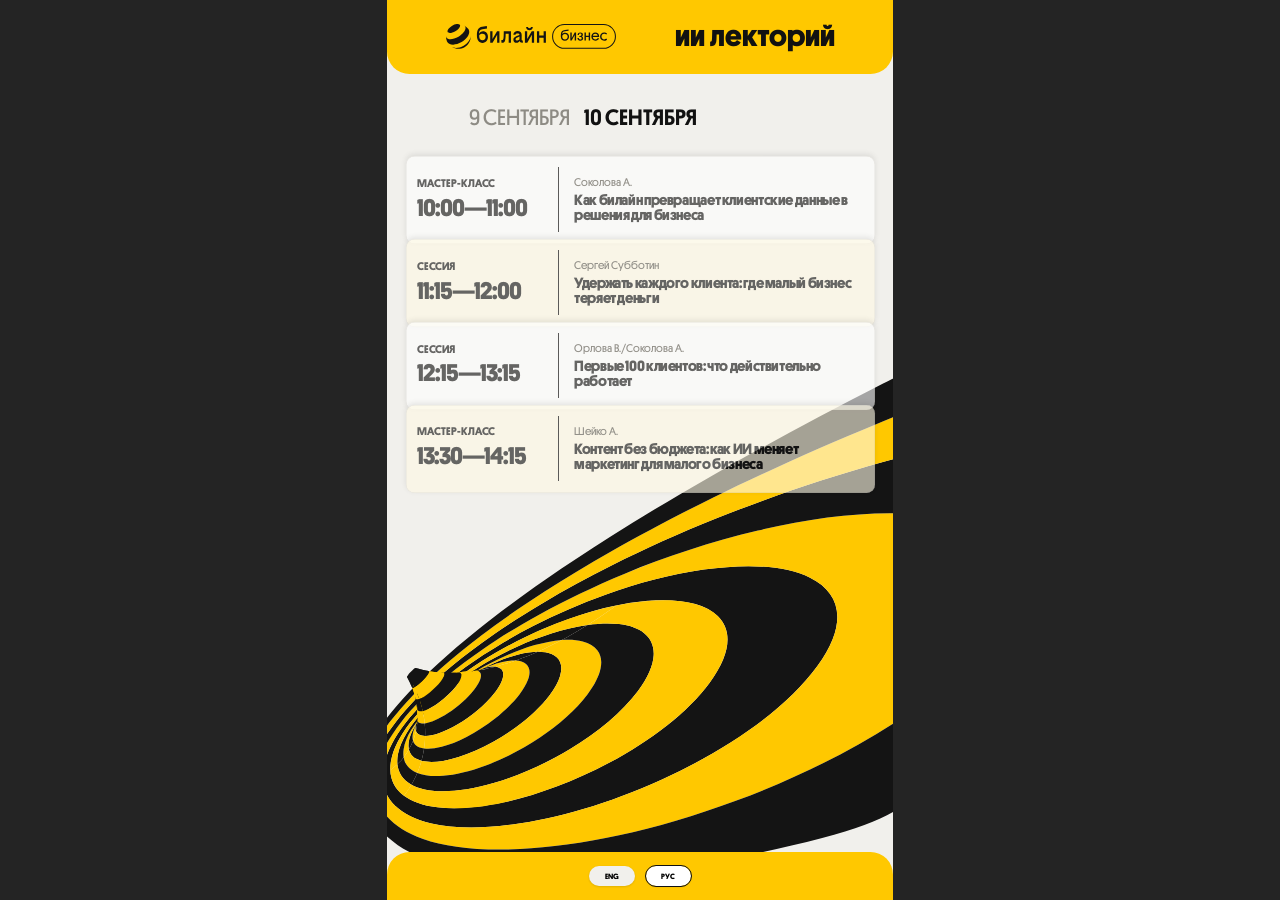
==== index.html @ ba4572a5 "Publish Beeline schedule" ====
<!doctype html>
<html lang="ru">
<head>
  <meta charset="UTF-8">
  <meta http-equiv="Content-Security-Policy" content="default-src 'self'; img-src 'self' https: data:; style-src 'self'; script-src 'self'; connect-src 'self'; object-src 'none'; base-uri 'self'; frame-ancestors 'none'">
  <base href="./">
  <meta name="viewport" content="width=device-width,initial-scale=1,maximum-scale=1,user-scalable=no">
  <meta name="theme-color" content="#111111">
  <title>Расписание — Билайн</title>
  <link rel="icon" href="public/assets/logos/logo-ball.svg" type="image/svg+xml">
  <link rel="icon" href="public/assets/logos/logo-ball.svg" type="image/svg+xml">
  <link rel="stylesheet" href="src/renderer/styles.css">
</head>
<body>
  <main id="display" class="display patterns-on" aria-live="polite">
    <img class="pattern" src="public/assets/patterns/beeline-rings.svg" alt="" aria-hidden="true">

    <header class="header">
      <img id="brand-logo" class="brand-logo" alt="Билайн">
      <h1 id="screen-title">ии лекторий</h1>
    </header>

    <section class="schedule" aria-label="Расписание событий">
      <nav id="date-nav" class="date-nav" aria-label="Выбор даты"></nav>
      <div id="schedule-list" class="schedule-list"></div>
      <div id="empty-state" class="empty-state" hidden>На выбранную дату событий нет</div>
    </section>

    <footer class="footer">
      <div class="languages" aria-label="Язык интерфейса">
        <button data-language="en" type="button">ENG</button>
        <button data-language="ru" type="button" class="active">РУС</button>
      </div>
      <img class="footer-mark" src="public/assets/logos/logo-ball.svg" alt="">
    </footer>

    <aside id="dev-panel" class="dev-panel" hidden>
      <div class="dev-heading"><strong>Режим разработчика</strong><button id="dev-close" type="button">×</button></div>
      <label><span>Расписание</span><select id="schedule-select"></select></label>
      <label><span>Время</span><select id="clock-mode"><option value="system">Системное</option><option value="fixed">Фиксированное</option></select></label>
      <label><span>Дата и время</span><input id="fixed-time" type="datetime-local"></label>
      <label class="check"><input id="patterns-toggle" type="checkbox"><span>Паттерны</span></label>
      <label class="check"><input id="details-toggle" type="checkbox"><span>Детальные карточки</span></label>
      <label class="file"><span>Загрузить другой CSV</span><input id="csv-file" type="file" accept=".csv,text/csv"></label>
      <p id="diagnostics"></p>
      <small>Открыть/закрыть: Shift+D</small>
    </aside>

    <section id="fatal-error" class="fatal-error" hidden></section>
  </main>
  <script type="module" src="src/renderer/app.js"></script>
</body>
</html>
---- src/renderer/styles.css ----
@font-face { font-family: "Platform LC"; src: url("../../public/assets/fonts/PlatformLC-Regular.otf") format("opentype"); font-weight: 400; font-display: swap; }
@font-face { font-family: "Platform LC"; src: url("../../public/assets/fonts/PlatformLC-Medium.otf") format("opentype"); font-weight: 500; font-display: swap; }
@font-face { font-family: "Platform LC"; src: url("../../public/assets/fonts/PlatformLC-Bold.otf") format("opentype"); font-weight: 700; font-display: swap; }

:root { font-family: "Platform LC", Arial, sans-serif; color: #111; background: #222; font-synthesis: none; }
* { box-sizing: border-box; }
html, body { width: 100%; height: 100%; margin: 0; overflow: hidden; }
body { display: grid; place-items: center; background: #242424; }
button, input, select { font: inherit; }
button { cursor: pointer; }

.display { position: relative; width: min(100vw, calc(100vh * .5625)); height: min(100vh, calc(100vw * 1.7777778)); overflow: hidden; background: #f1f0ec; container-type: size; isolation: isolate; }
.header { position: relative; z-index: 3; height: 8.177%; display: flex; align-items: center; justify-content: space-between; padding: 0 11.608%; border-radius: 0 0 2.5cqh 2.5cqh; background: #ffc800; }
.brand-logo { flex: 0 0 33.636cqw; width: 33.636cqw; height: 2.76cqh; object-fit: contain; object-position: left center; }
[data-profile="forum"] .header { padding-inline: 17.176%; }
[data-profile="forum"] .brand-logo { flex-basis: 22.5cqw; width: 22.5cqw; }
.header h1 { margin: 0; font-size: 3.333cqh; line-height: .828; font-weight: 700; letter-spacing: 0; text-transform: lowercase; }

.schedule { position: relative; z-index: 3; height: 86.51%; padding-top: 3.333cqh; }
.date-nav { height: 2.969cqh; display: flex; align-items: start; gap: 2.2cqw; overflow-x: auto; padding: 0 38.8cqw; scroll-snap-type: x mandatory; scrollbar-width: none; }
.date-nav::-webkit-scrollbar { display: none; }
.date-nav button { flex: 0 0 auto; min-width: 21.3cqw; border: 0; background: transparent; padding: 0; color: #5b584f; font-size: 2.5cqh; line-height: 1.18; font-weight: 400; white-space: nowrap; scroll-snap-align: center; opacity: .66; }
.date-nav button.active { color: #111; font-weight: 500; opacity: 1; }

.schedule-list { height: calc(100% - 6.302cqh); overflow-y: auto; padding: 2.813cqh 3.704cqw 10cqh; scrollbar-width: none; scroll-behavior: smooth; }
.schedule-list::-webkit-scrollbar { display: none; }
.event-card { position: relative; min-height: 9.792cqh; margin-bottom: -.573cqh; overflow: hidden; border: 0; border-radius: .938cqh; background: #fff; box-shadow: inset 0 0 0 .052cqh rgba(211,208,201,.8), 0 -.208cqh .589cqh rgba(17,17,17,.15); transition: opacity .2s, transform .2s, background .2s; }
.event-card:nth-child(even) { background: #fff9e5; }
.event-card.past { opacity: .62; }
.event-card.now { min-height: 10.625cqh; margin-bottom: .625cqh; background: #ffc800; opacity: 1; }
.event-card.expanded { min-height: 22.031cqh; margin-bottom: -.573cqh; }
.event-card.interactive:active { transform: scale(.99); }
.event-card.interactive { cursor: pointer; }
.event-body { height: 7.188cqh; display: grid; grid-template-columns: 24.815cqw .185cqw 1fr; column-gap: 2.963cqw; align-items: center; margin: 1.302cqh 3.333cqw 0 2.315cqw; padding: 0; }
.event-left { min-width: 0; }
.event-type { margin: 0 0 .625cqh; font-size: 1.25cqh; line-height: .833; font-weight: 700; text-transform: uppercase; }
.event-time { margin: 0; font-size: 2.708cqh; line-height: 1.115; font-weight: 700; letter-spacing: -.045em; white-space: nowrap; }
.event-divider { width: .185cqw; height: 100%; background: #000; }
.event-right { min-width: 0; }
.event-speaker { margin: 0; color: #5b584f; font-size: 1.25cqh; line-height: .958; }
.event-right h2 { margin: .651cqh 0 0; font-size: 1.667cqh; line-height: .969; font-weight: 700; letter-spacing: -.025em; overflow-wrap: anywhere; }
.progress-track { position: absolute; left: 2.315cqw; right: 2.315cqw; bottom: .469cqh; height: .208cqh; display: none; background: #3b3b3b; overflow: hidden; }
.event-card.now .progress-track { bottom: 1.302cqh; display: block; }
.event-card.expanded.now .progress-track { top: 9.115cqh; bottom: auto; }
.progress-track span { display: block; height: 100%; background: #111; transition: width 1s linear; }
.event-card.now .progress-track span { background: #fff; }
.now-badge { position: absolute; top: .208cqh; right: 2.778cqw; width: 9.444cqw; height: 1.458cqh; display: flex; align-items: center; justify-content: center; gap: .741cqw; border-radius: 2cqh; padding: 0; color: #111; background: #ffc800; font-size: .833cqh; line-height: 1; font-weight: 700; }
.now-badge i { width: .625cqh; height: .625cqh; border-radius: 50%; background: #111; }
.inline-detail { position: absolute; top: 9.115cqh; left: 2.315cqw; right: 3.519cqw; height: 12.917cqh; display: grid; grid-template-columns: 23.241cqw minmax(0,1fr); column-gap: 7.963cqw; overflow: hidden; }
.inline-detail.no-photo { grid-template-columns: 1fr; }
.inline-photo { width: 23.241cqw; height: 12.917cqh; border-radius: 1.667cqh; object-fit: cover; background: #fff; }
.inline-copy { min-width: 0; padding-top: .313cqh; overflow: hidden; }
.inline-speaker { margin: 0; color: #5b584f; font-size: .833cqh; line-height: 1.05; }
.inline-bio { margin: .365cqh 0 0; color: #5b584f; font-size: .625cqh; line-height: 1.18; }
.inline-description { margin: .938cqh 0 0; color: #111; font-size: .729cqh; line-height: 1.22; }
.empty-state { margin: 8cqh 4cqw; text-align: center; font-size: 2cqh; }

.footer { position: absolute; z-index: 5; left: 0; right: 0; bottom: 0; height: 5.313%; display: flex; align-items: center; justify-content: center; gap: 11.1cqw; padding: 0 3cqw; border-radius: 2.5cqh 2.5cqh 0 0; background: #ffc800; }
.languages { display: flex; gap: 2.2cqw; }
.languages button { width: 9cqw; height: 2.2cqh; border: 0; border-radius: 1.2cqh; background: #f1f0ec; font-size: .86cqh; font-weight: 700; box-shadow: 0 .08cqh .22cqh rgba(17,17,17,.15); }
.languages button.active { background: #fff; outline: .12cqh solid #111; }
.footer-mark { width: 8.5cqw; height: 3.6cqh; object-fit: contain; }
[data-profile="business"] .footer-mark { display: none; }

.pattern { position: absolute; z-index: 1; inset: 0; width: 100%; height: 100%; object-fit: fill; pointer-events: none; opacity: 0; transition: opacity .25s; }
.patterns-on .pattern { opacity: 1; }


.dev-panel { position: absolute; z-index: 20; top: 2cqh; right: 2cqw; width: 42cqw; padding: 1.5cqh 2cqw; border-radius: 1cqh; background: rgba(17,17,17,.96); color: #fff; font: 1.15cqh/1.25 Arial, sans-serif; box-shadow: 0 1cqh 3cqh rgba(0,0,0,.35); }
.dev-heading { display: flex; align-items: center; justify-content: space-between; margin-bottom: 1cqh; }
.dev-heading button { border: 0; background: none; color: #fff; font-size: 2cqh; }
.dev-panel label { display: grid; gap: .35cqh; margin: .8cqh 0; }
.dev-panel select, .dev-panel input { width: 100%; padding: .5cqh; }
.dev-panel .check { grid-template-columns: auto 1fr; align-items: center; }
.dev-panel .check input { width: auto; }
.dev-panel .file input { font-size: 1cqh; }
.dev-panel .error { color: #ff826b; white-space: pre-line; }

.fatal-error { position: absolute; z-index: 30; inset: 0; padding: 8cqh 6cqw; background: #111; color: #fff; }
.fatal-error h2 { color: #ffc800; font-size: 3cqh; }
.fatal-error pre { white-space: pre-wrap; font: 1.3cqh/1.4 Arial, sans-serif; }

@media (prefers-reduced-motion: reduce) { * { scroll-behavior: auto !important; transition: none !important; } }
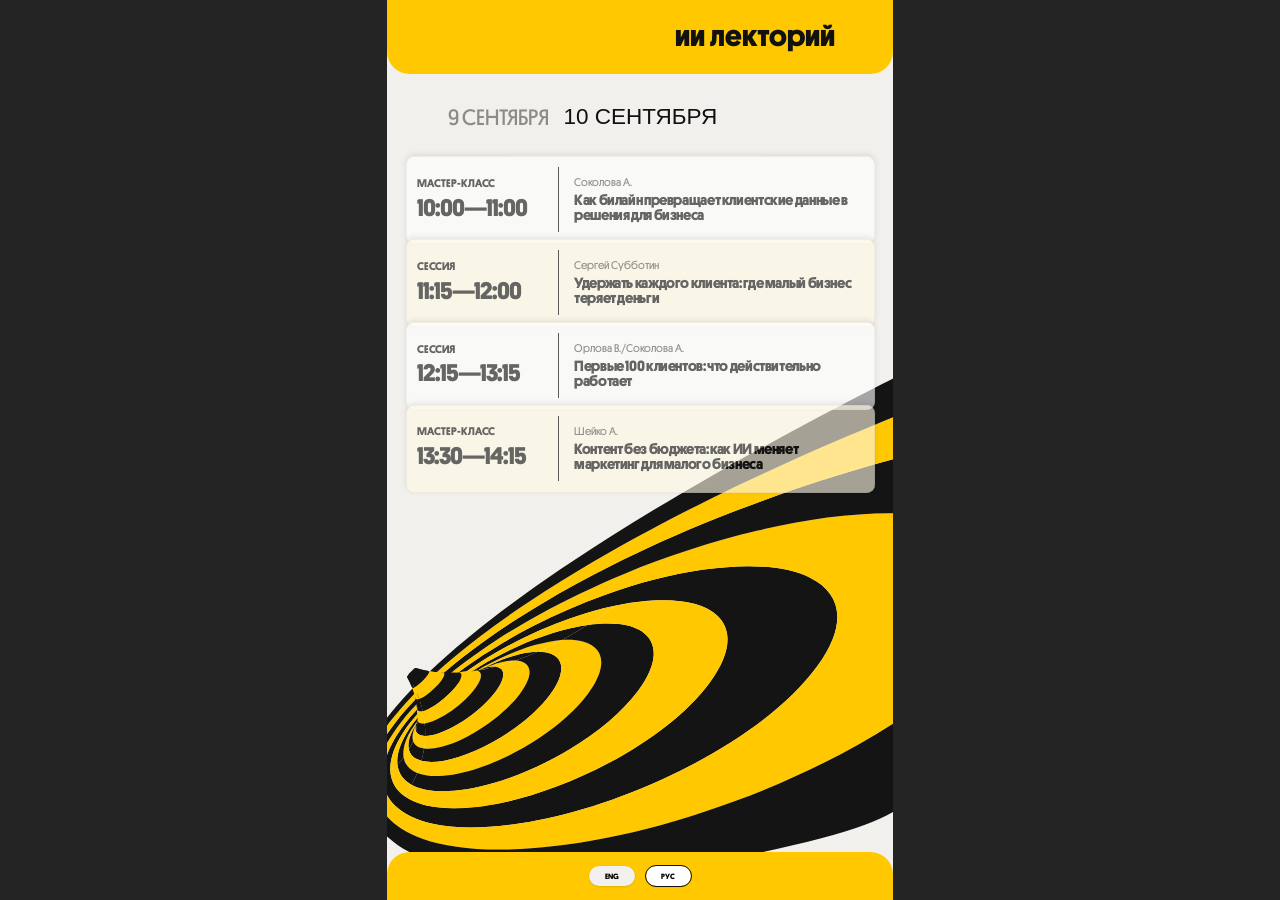
==== commit 15a3925e: "Fix youth branding and asset validation" ====
--- a/index.html
+++ b/index.html
@@ -7,7 +7,6 @@
   <meta name="viewport" content="width=device-width,initial-scale=1,maximum-scale=1,user-scalable=no">
   <meta name="theme-color" content="#111111">
   <title>Расписание — Билайн</title>
-  <link rel="icon" href="public/assets/logos/logo-ball.svg" type="image/svg+xml">
   <link rel="icon" href="public/assets/logos/logo-ball.svg" type="image/svg+xml">
   <link rel="stylesheet" href="src/renderer/styles.css">
 </head>
@@ -31,7 +30,7 @@
         <button data-language="en" type="button">ENG</button>
         <button data-language="ru" type="button" class="active">РУС</button>
       </div>
-      <img class="footer-mark" src="public/assets/logos/logo-ball.svg" alt="">
+      <img class="footer-mark" src="public/assets/logos/logo-forum.svg" alt="">
     </footer>
 
     <aside id="dev-panel" class="dev-panel" hidden>
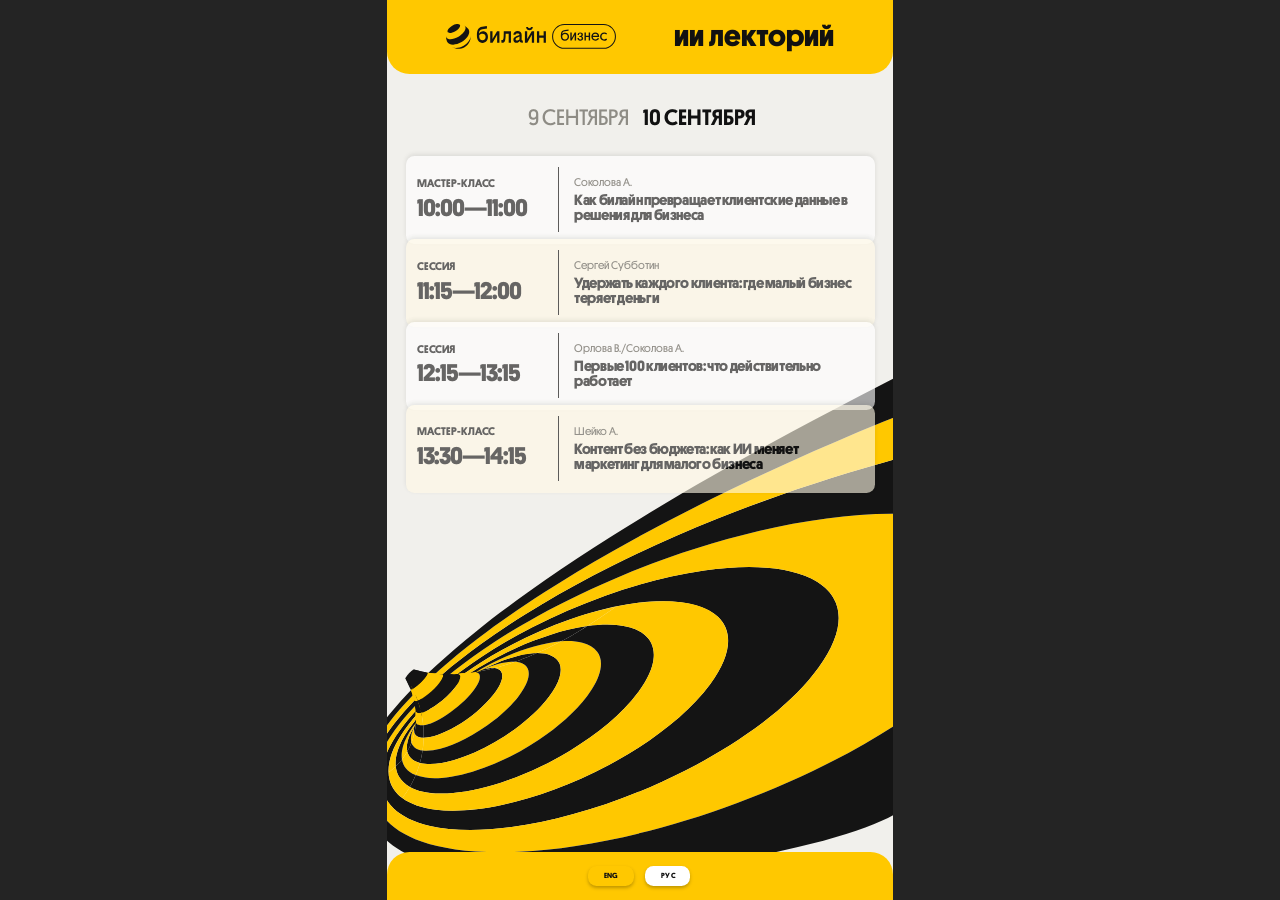
==== commit da4396cf: "Refine schedule navigation and animations" ====
--- a/index.html
+++ b/index.html
@@ -8,6 +8,7 @@
   <meta name="theme-color" content="#111111">
   <title>Расписание — Билайн</title>
   <link rel="icon" href="public/assets/logos/logo-ball.svg" type="image/svg+xml">
+  <link rel="preload" href="public/assets/logos/logo-eng-row.svg" as="image" type="image/svg+xml">
   <link rel="stylesheet" href="src/renderer/styles.css">
 </head>
 <body>
@@ -21,7 +22,7 @@
 
     <section class="schedule" aria-label="Расписание событий">
       <nav id="date-nav" class="date-nav" aria-label="Выбор даты"></nav>
-      <div id="schedule-list" class="schedule-list"></div>
+      <div id="schedule-list" class="schedule-list"><div class="event-viewport"><div id="event-stack" class="event-stack"></div></div></div>
       <div id="empty-state" class="empty-state" hidden>На выбранную дату событий нет</div>
     </section>
 
--- a/src/renderer/styles.css
+++ b/src/renderer/styles.css
@@ -2,68 +2,107 @@
 @font-face { font-family: "Platform LC"; src: url("../../public/assets/fonts/PlatformLC-Medium.otf") format("opentype"); font-weight: 500; font-display: swap; }
 @font-face { font-family: "Platform LC"; src: url("../../public/assets/fonts/PlatformLC-Bold.otf") format("opentype"); font-weight: 700; font-display: swap; }
 
-:root { font-family: "Platform LC", Arial, sans-serif; color: #111; background: #222; font-synthesis: none; }
+:root { --motion-press: 110ms; --motion-release: 280ms; --motion-card: 760ms; --motion-wheel: 820ms; --motion-ease: cubic-bezier(.22,.78,.18,1); --motion-wheel-ease: cubic-bezier(.4,0,.2,1); --motion-standard: cubic-bezier(.4,0,.2,1); font-family: "Platform LC", Arial, sans-serif; color: #111; background: #222; font-synthesis: none; }
+@property --card-glint-angle { syntax: "<angle>"; inherits: false; initial-value: -34deg; }
 * { box-sizing: border-box; }
 html, body { width: 100%; height: 100%; margin: 0; overflow: hidden; }
 body { display: grid; place-items: center; background: #242424; }
 button, input, select { font: inherit; }
-button { cursor: pointer; }
+button { cursor: pointer; -webkit-tap-highlight-color: transparent; }
 
 .display { position: relative; width: min(100vw, calc(100vh * .5625)); height: min(100vh, calc(100vw * 1.7777778)); overflow: hidden; background: #f1f0ec; container-type: size; isolation: isolate; }
-.header { position: relative; z-index: 3; height: 8.177%; display: flex; align-items: center; justify-content: space-between; padding: 0 11.608%; border-radius: 0 0 2.5cqh 2.5cqh; background: #ffc800; }
-.brand-logo { flex: 0 0 33.636cqw; width: 33.636cqw; height: 2.76cqh; object-fit: contain; object-position: left center; }
-[data-profile="forum"] .header { padding-inline: 17.176%; }
-[data-profile="forum"] .brand-logo { flex-basis: 22.5cqw; width: 22.5cqw; }
-.header h1 { margin: 0; font-size: 3.333cqh; line-height: .828; font-weight: 700; letter-spacing: 0; text-transform: lowercase; }
+.header { position: relative; z-index: 3; height: 8.177083%; border-radius: 0 0 2.5cqh 2.5cqh; background: #ffc800; }
+.brand-logo { position: absolute; left: 11.608cqw; top: 2.708333cqh; width: 33.636102cqw; height: 2.760417cqh; object-fit: contain; object-position: left top; }
+.header h1 { position: absolute; left: 56.725463cqw; top: 2.708333cqh; width: 31.666667cqw; height: 2.760417cqh; margin: 0; font-size: 3.333333cqh; line-height: .828125; font-weight: 700; letter-spacing: 0; }
+[data-profile="forum"] .header { height: 8.541667%; }
+[data-profile="forum"] .brand-logo { left: 17.175926cqw; top: 2.708333cqh; width: 22.5cqw; height: 3.125cqh; }
+[lang="en"] [data-profile="forum"] .brand-logo { width: 22.5cqw; height: 3.125cqh; object-position: left center; }
+[data-profile="forum"] .header h1 { left: 51.157407cqw; top: 2.890625cqh; }
+[lang="en"] [data-profile="forum"] .header h1 { width: 42cqw; font-size: 3.333333cqh; line-height: .828125; word-spacing: .08em; white-space: nowrap; }
+[lang="en"] [data-profile="business"] .header h1 { width: 39cqw; font-size: 3.333333cqh; line-height: .828125; word-spacing: .08em; white-space: nowrap; }
 
 .schedule { position: relative; z-index: 3; height: 86.51%; padding-top: 3.333cqh; }
-.date-nav { height: 2.969cqh; display: flex; align-items: start; gap: 2.2cqw; overflow-x: auto; padding: 0 38.8cqw; scroll-snap-type: x mandatory; scrollbar-width: none; }
+.date-nav { height: 2.969cqh; display: flex; align-items: start; gap: 2.2cqw; overflow-x: auto; padding: 0 38.8cqw; scrollbar-width: none; }
+.date-nav.all-fit { justify-content: center; overflow: visible; padding-inline: 0; }
 .date-nav::-webkit-scrollbar { display: none; }
 .date-nav button { flex: 0 0 auto; min-width: 21.3cqw; border: 0; background: transparent; padding: 0; color: #5b584f; font-size: 2.5cqh; line-height: 1.18; font-weight: 400; white-space: nowrap; scroll-snap-align: center; opacity: .66; }
 .date-nav button.active { color: #111; font-weight: 500; opacity: 1; }
+.date-nav button.is-pressed { opacity: .35; }
 
-.schedule-list { height: calc(100% - 6.302cqh); overflow-y: auto; padding: 2.813cqh 3.704cqw 10cqh; scrollbar-width: none; scroll-behavior: smooth; }
-.schedule-list::-webkit-scrollbar { display: none; }
-.event-card { position: relative; min-height: 9.792cqh; margin-bottom: -.573cqh; overflow: hidden; border: 0; border-radius: .938cqh; background: #fff; box-shadow: inset 0 0 0 .052cqh rgba(211,208,201,.8), 0 -.208cqh .589cqh rgba(17,17,17,.15); transition: opacity .2s, transform .2s, background .2s; }
+.schedule-list { height: calc(100% - 3.302cqh); overflow: visible; padding: 2.813cqh 3.704cqw 0; touch-action: none; overscroll-behavior: none; }
+.event-viewport { position: relative; height: 100%; overflow: visible; perspective: 120cqh; }
+.event-stack { position: relative; }
+.event-card { position: relative; height: 9.792cqh; min-height: 0; margin-bottom: -.573cqh; overflow: hidden; border: 0; border-radius: .938cqh; background: #fff; box-shadow: 0 -.208333cqh .588542cqh rgba(0,0,0,.15); opacity: 1; transition: height var(--motion-card) var(--motion-ease), margin-bottom var(--motion-card) var(--motion-ease), opacity 330ms ease, transform var(--motion-release) var(--motion-ease), background-color var(--motion-release) var(--motion-standard), box-shadow var(--motion-release) var(--motion-ease); }
+.event-card.wheel-card { transform: translate3d(0,0,0) rotateX(0) scale(1); transform-origin: 50% 50%; transition: height var(--motion-card) var(--motion-wheel-ease), margin-bottom var(--motion-card) var(--motion-wheel-ease), transform var(--motion-wheel) var(--motion-wheel-ease), opacity 620ms var(--motion-standard), background-color var(--motion-release) var(--motion-standard), box-shadow var(--motion-release) var(--motion-ease); will-change: height, transform, opacity; }
+.display.is-detail-switching { --motion-card: 520ms; --motion-wheel: 580ms; }
+.display.is-wheel-paging { --motion-card: 1700ms; --motion-wheel: 1700ms; }
+.display.is-wheel-paging .event-card.wheel-ghost { transition-duration: 760ms; }
+.display.is-wheel-paging .event-card.wheel-card.is-entering { animation: paging-card-reveal 620ms var(--motion-standard) 1900ms both; }
+.display.is-detail-switching .inline-detail.detail-entering { animation-duration: 480ms; animation-delay: 40ms; }
+.display.is-detail-switching .inline-detail.detail-leaving { animation-duration: 420ms; }
+.event-card.wheel-card.is-preparing { transform: translate3d(0,var(--wheel-from),0) rotateX(var(--wheel-tilt)) scale(.982); }
+.event-card.wheel-card.is-preparing.is-entering { opacity: 0; }
+.wheel-ghost { position: absolute; z-index: 7; left: 0; right: 0; margin: 0; pointer-events: none; transform: none; transition: opacity 620ms var(--motion-standard); will-change: opacity; }
+.event-card.wheel-ghost.is-leaving { opacity: 0; transform: none; }
+.event-card.is-preparing { transition: none; }
+.event-card.is-hidden { opacity: 0; pointer-events: none; }
 .event-card:nth-child(even) { background: #fff9e5; }
 .event-card.past { opacity: .62; }
-.event-card.now { min-height: 10.625cqh; margin-bottom: .625cqh; background: #ffc800; opacity: 1; }
-.event-card.expanded { min-height: 22.031cqh; margin-bottom: -.573cqh; }
-.event-card.interactive:active { transform: scale(.99); }
+.event-card.now { height: 10.625cqh; margin-bottom: .625cqh; background: #ffc800; opacity: 1; }
+.event-card.expanded { height: 22.031cqh; margin-bottom: -.573cqh; box-shadow: inset 0 0 0 .052083cqh rgba(211,208,201,.8), 0 -.208333cqh .588542cqh rgba(0,0,0,.15); }
+.event-card.interactive.is-pressed { box-shadow: inset 0 .208333cqh .416667cqh rgba(80,55,0,.12), 0 -.104167cqh .3125cqh rgba(0,0,0,.1); }
 .event-card.interactive { cursor: pointer; }
 .event-body { height: 7.188cqh; display: grid; grid-template-columns: 24.815cqw .185cqw 1fr; column-gap: 2.963cqw; align-items: center; margin: 1.302cqh 3.333cqw 0 2.315cqw; padding: 0; }
 .event-left { min-width: 0; }
 .event-type { margin: 0 0 .625cqh; font-size: 1.25cqh; line-height: .833; font-weight: 700; text-transform: uppercase; }
 .event-time { margin: 0; font-size: 2.708cqh; line-height: 1.115; font-weight: 700; letter-spacing: -.045em; white-space: nowrap; }
 .event-divider { width: .185cqw; height: 100%; background: #000; }
+.event-card.now .event-divider { background: #fff; }
 .event-right { min-width: 0; }
 .event-speaker { margin: 0; color: #5b584f; font-size: 1.25cqh; line-height: .958; }
 .event-right h2 { margin: .651cqh 0 0; font-size: 1.667cqh; line-height: .969; font-weight: 700; letter-spacing: -.025em; overflow-wrap: anywhere; }
-.progress-track { position: absolute; left: 2.315cqw; right: 2.315cqw; bottom: .469cqh; height: .208cqh; display: none; background: #3b3b3b; overflow: hidden; }
+.progress-track { position: absolute; left: 2.315cqw; right: 2.315cqw; bottom: .469cqh; height: .208cqh; display: none; background: #3b3b3b; overflow: hidden; contain: paint; backface-visibility: hidden; transform: translateZ(0); }
 .event-card.now .progress-track { bottom: 1.302cqh; display: block; }
 .event-card.expanded.now .progress-track { top: 9.115cqh; bottom: auto; }
-.progress-track span { display: block; height: 100%; background: #111; transition: width 1s linear; }
+.progress-track span { display: block; height: 100%; background: #111; transition: none; }
 .event-card.now .progress-track span { background: #fff; }
 .now-badge { position: absolute; top: .208cqh; right: 2.778cqw; width: 9.444cqw; height: 1.458cqh; display: flex; align-items: center; justify-content: center; gap: .741cqw; border-radius: 2cqh; padding: 0; color: #111; background: #ffc800; font-size: .833cqh; line-height: 1; font-weight: 700; }
+.now-badge { box-shadow: 0 .208333cqh .390625cqh rgba(0,0,0,.25); }
 .now-badge i { width: .625cqh; height: .625cqh; border-radius: 50%; background: #111; }
-.inline-detail { position: absolute; top: 9.115cqh; left: 2.315cqw; right: 3.519cqw; height: 12.917cqh; display: grid; grid-template-columns: 23.241cqw minmax(0,1fr); column-gap: 7.963cqw; overflow: hidden; }
+.inline-detail { position: absolute; top: 9.114583cqh; left: 2.314815cqw; right: 6.203704cqw; height: 12.916667cqh; display: grid; grid-template-columns: 23.240741cqw 53.148148cqw; column-gap: 7.685185cqw; overflow: hidden; opacity: 0; transform: translate3d(0,.625cqh,0); transition: opacity 560ms var(--motion-standard) 140ms, transform var(--motion-card) var(--motion-wheel-ease) 80ms; }
+.event-card.expanded .inline-detail { opacity: 1; transform: translate3d(0,0,0); }
+.inline-detail.detail-entering { animation: detail-enter 680ms var(--motion-wheel-ease) 100ms both; }
+.inline-detail.detail-leaving { opacity: 1; transform: translate3d(0,0,0); animation: detail-leave 620ms var(--motion-standard) both; }
 .inline-detail.no-photo { grid-template-columns: 1fr; }
-.inline-photo { width: 23.241cqw; height: 12.917cqh; border-radius: 1.667cqh; object-fit: cover; background: #fff; }
-.inline-copy { min-width: 0; padding-top: .313cqh; overflow: hidden; }
-.inline-speaker { margin: 0; color: #5b584f; font-size: .833cqh; line-height: 1.05; }
-.inline-bio { margin: .365cqh 0 0; color: #5b584f; font-size: .625cqh; line-height: 1.18; }
-.inline-description { margin: .938cqh 0 0; color: #111; font-size: .729cqh; line-height: 1.22; }
+.inline-photo { width: 23.240741cqw; height: 12.916667cqh; border-radius: 1.666667cqh; object-fit: cover; background: #fff; }
+.inline-copy { width: 53.148148cqw; min-width: 0; padding-top: 2.447917cqh; overflow: hidden; }
+.inline-speaker { margin: 0; color: #5b584f; font-size: 1.25cqh; line-height: .958333; }
+.inline-bio { margin: .625cqh 0 0; color: #5b584f; font-size: 1.25cqh; line-height: .958333; }
 .empty-state { margin: 8cqh 4cqw; text-align: center; font-size: 2cqh; }
 
-.footer { position: absolute; z-index: 5; left: 0; right: 0; bottom: 0; height: 5.313%; display: flex; align-items: center; justify-content: center; gap: 11.1cqw; padding: 0 3cqw; border-radius: 2.5cqh 2.5cqh 0 0; background: #ffc800; }
-.languages { display: flex; gap: 2.2cqw; }
-.languages button { width: 9cqw; height: 2.2cqh; border: 0; border-radius: 1.2cqh; background: #f1f0ec; font-size: .86cqh; font-weight: 700; box-shadow: 0 .08cqh .22cqh rgba(17,17,17,.15); }
-.languages button.active { background: #fff; outline: .12cqh solid #111; }
-.footer-mark { width: 8.5cqw; height: 3.6cqh; object-fit: contain; }
+.footer { position: absolute; z-index: 5; left: 0; right: 0; bottom: 0; height: 5.3125%; border-radius: 2.5cqh 2.5cqh 0 0; background: #ffc800; }
+.languages { position: absolute; left: 39.722222cqw; top: 1.5625cqh; display: flex; gap: 2.222222cqw; }
+.languages button { width: 9.074074cqw; height: 2.1875cqh; border: 0; border-radius: .9375cqh; padding: .572917cqh 3.148148cqw; background: #ffc800; color: #111; font-size: .833333cqh; line-height: 1.25; font-weight: 700; letter-spacing: .037037cqw; box-shadow: 0 .208333cqh .390625cqh rgba(0,0,0,.25); transition: background-color 340ms cubic-bezier(.22, 1, .36, 1), opacity 260ms ease; }
+.languages button + button { width: 8.888889cqw; }
+.languages button.active { background: #fff; outline: 0; }
+.languages button.is-pressed { opacity: .55; }
+.footer-mark { position: absolute; left: 61.580104cqw; top: .874219cqh; width: 8.506481cqw; height: 3.564063cqh; object-fit: contain; }
+[data-profile="forum"] .languages { left: 29.543067cqw; }
 [data-profile="business"] .footer-mark { display: none; }
 
-.pattern { position: absolute; z-index: 1; inset: 0; width: 100%; height: 100%; object-fit: fill; pointer-events: none; opacity: 0; transition: opacity .25s; }
+.pattern { position: absolute; z-index: 1; inset: -.313cqh -.556cqw; width: calc(100% + 1.112cqw); height: calc(100% + .626cqh); object-fit: fill; pointer-events: none; opacity: 0; transform: translate3d(0,0,0); transition: opacity .25s; animation: pattern-breathe 14s ease-in-out infinite; }
 .patterns-on .pattern { opacity: 1; }
+
+.event-card::before { content: ""; position: absolute; z-index: 4; inset: 0; padding: .104167cqh; border-radius: inherit; pointer-events: none; opacity: 0; background: conic-gradient(from var(--card-glint-angle),transparent 0deg 248deg,rgba(255,200,0,0) 248deg,rgba(255,200,0,.1) 276deg,rgba(255,225,92,.42) 326deg,rgba(255,255,255,.9) 350deg,#ffc800 360deg); -webkit-mask: linear-gradient(#000 0 0) content-box,linear-gradient(#000 0 0); -webkit-mask-composite: xor; mask-composite: exclude; animation: card-glint 20s linear infinite, card-glint-opacity 20s var(--motion-standard) infinite; animation-delay: calc(var(--card-index) * -2.73s); }
+.event-card.now::before, .event-card.expanded::before { animation-play-state: paused; opacity: 0; }
+.display.is-scene-transitioning .pattern, .display.is-scene-transitioning .event-card::before, .display.is-page-hidden .pattern, .display.is-page-hidden .event-card::before { animation-play-state: paused; }
+
+@keyframes pattern-breathe { 0%,100% { transform: translate3d(-.185cqw,.104cqh,0); opacity: .92; } 50% { transform: translate3d(.278cqw,-.156cqh,0); opacity: 1; } }
+@keyframes card-glint { 0% { --card-glint-angle: -34deg; } 22.5%,100% { --card-glint-angle: 146deg; } }
+@keyframes card-glint-opacity { 0% { opacity: 0; } 4% { opacity: .62; } 18.5% { opacity: .62; } 22.5%,100% { opacity: 0; } }
+@keyframes detail-enter { from { opacity: 0; transform: translate3d(0,.833cqh,0); } to { opacity: 1; transform: translate3d(0,0,0); } }
+@keyframes detail-leave { from { opacity: 1; transform: translate3d(0,0,0); } to { opacity: 0; transform: translate3d(0,.521cqh,0); } }
+@keyframes paging-card-reveal { from { opacity: 0; } to { opacity: 1; } }
 
 
 .dev-panel { position: absolute; z-index: 20; top: 2cqh; right: 2cqw; width: 42cqw; padding: 1.5cqh 2cqw; border-radius: 1cqh; background: rgba(17,17,17,.96); color: #fff; font: 1.15cqh/1.25 Arial, sans-serif; box-shadow: 0 1cqh 3cqh rgba(0,0,0,.35); }
@@ -80,4 +119,4 @@
 .fatal-error h2 { color: #ffc800; font-size: 3cqh; }
 .fatal-error pre { white-space: pre-wrap; font: 1.3cqh/1.4 Arial, sans-serif; }
 
-@media (prefers-reduced-motion: reduce) { * { scroll-behavior: auto !important; transition: none !important; } }
+@media (prefers-reduced-motion: reduce) { *, *::before, *::after { scroll-behavior: auto !important; transition: none !important; animation: none !important; } .pattern { transform: none !important; opacity: 1; } }
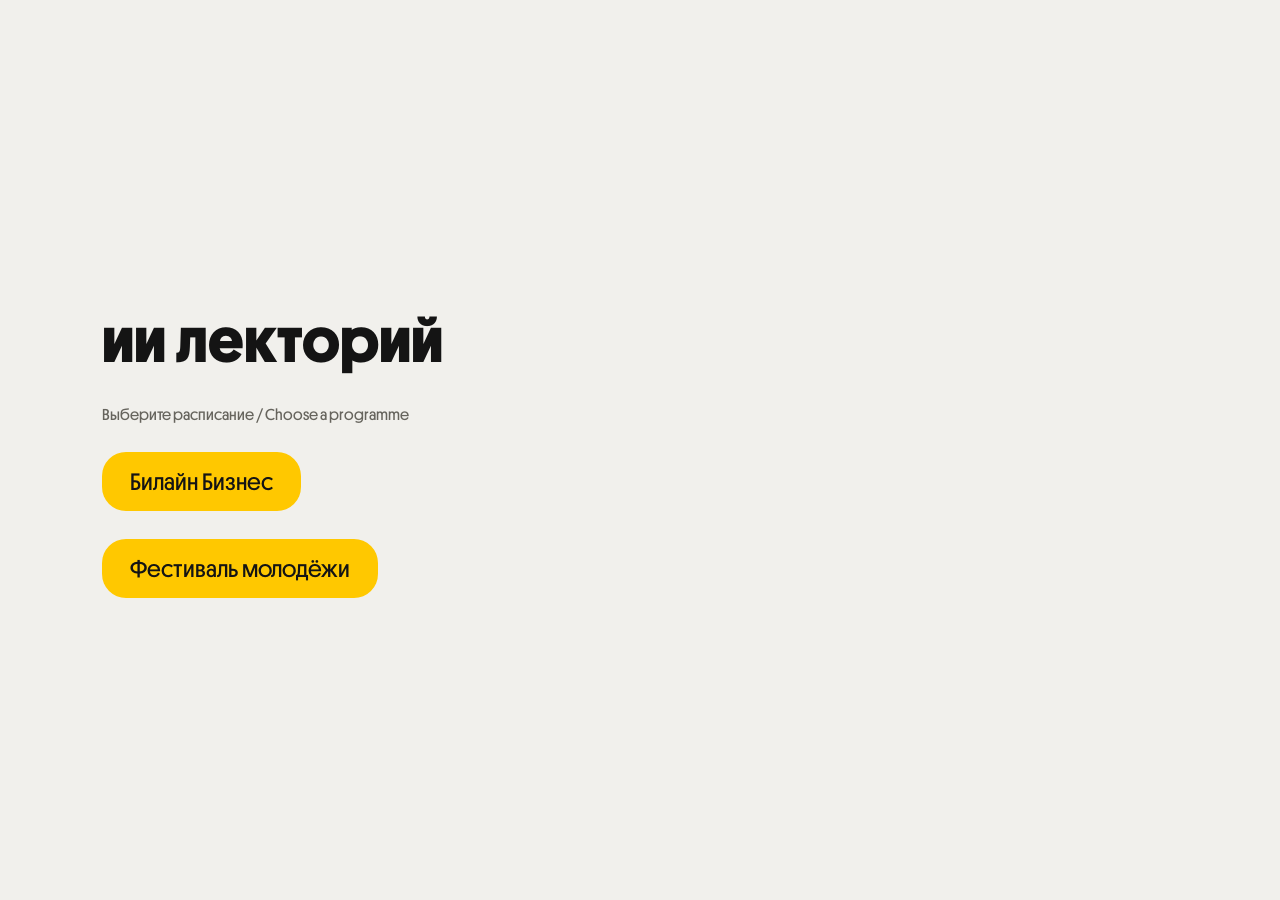
==== commit 8a712532: "Publish schedule app 0.4.0" ====
--- a/index.html
+++ b/index.html
@@ -1,53 +1,16 @@
 <!doctype html>
 <html lang="ru">
-<head>
-  <meta charset="UTF-8">
-  <meta http-equiv="Content-Security-Policy" content="default-src 'self'; img-src 'self' https: data:; style-src 'self'; script-src 'self'; connect-src 'self'; object-src 'none'; base-uri 'self'; frame-ancestors 'none'">
-  <base href="./">
-  <meta name="viewport" content="width=device-width,initial-scale=1,maximum-scale=1,user-scalable=no">
-  <meta name="theme-color" content="#111111">
-  <title>Расписание — Билайн</title>
-  <link rel="icon" href="public/assets/logos/logo-ball.svg" type="image/svg+xml">
-  <link rel="preload" href="public/assets/logos/logo-eng-row.svg" as="image" type="image/svg+xml">
-  <link rel="stylesheet" href="src/renderer/styles.css">
-</head>
-<body>
-  <main id="display" class="display patterns-on" aria-live="polite">
-    <img class="pattern" src="public/assets/patterns/beeline-rings.svg" alt="" aria-hidden="true">
-
-    <header class="header">
-      <img id="brand-logo" class="brand-logo" alt="Билайн">
-      <h1 id="screen-title">ии лекторий</h1>
-    </header>
-
-    <section class="schedule" aria-label="Расписание событий">
-      <nav id="date-nav" class="date-nav" aria-label="Выбор даты"></nav>
-      <div id="schedule-list" class="schedule-list"><div class="event-viewport"><div id="event-stack" class="event-stack"></div></div></div>
-      <div id="empty-state" class="empty-state" hidden>На выбранную дату событий нет</div>
-    </section>
-
-    <footer class="footer">
-      <div class="languages" aria-label="Язык интерфейса">
-        <button data-language="en" type="button">ENG</button>
-        <button data-language="ru" type="button" class="active">РУС</button>
-      </div>
-      <img class="footer-mark" src="public/assets/logos/logo-forum.svg" alt="">
-    </footer>
-
-    <aside id="dev-panel" class="dev-panel" hidden>
-      <div class="dev-heading"><strong>Режим разработчика</strong><button id="dev-close" type="button">×</button></div>
-      <label><span>Расписание</span><select id="schedule-select"></select></label>
-      <label><span>Время</span><select id="clock-mode"><option value="system">Системное</option><option value="fixed">Фиксированное</option></select></label>
-      <label><span>Дата и время</span><input id="fixed-time" type="datetime-local"></label>
-      <label class="check"><input id="patterns-toggle" type="checkbox"><span>Паттерны</span></label>
-      <label class="check"><input id="details-toggle" type="checkbox"><span>Детальные карточки</span></label>
-      <label class="file"><span>Загрузить другой CSV</span><input id="csv-file" type="file" accept=".csv,text/csv"></label>
-      <p id="diagnostics"></p>
-      <small>Открыть/закрыть: Shift+D</small>
-    </aside>
-
-    <section id="fatal-error" class="fatal-error" hidden></section>
-  </main>
-  <script type="module" src="src/renderer/app.js"></script>
-</body>
+  <head>
+    <meta charset="UTF-8" />
+    <meta name="viewport" content="width=device-width, initial-scale=1" />
+    <meta name="theme-color" content="#ffc800" />
+    <meta name="description" content="Интерактивное расписание. Демоверсия для двух мероприятий." />
+    <title>Расписание · Билайн</title>
+    <script type="module" crossorigin src="./assets/index-Bh_kR2z1.js"></script>
+    <link rel="stylesheet" crossorigin href="./assets/index-IchnhevK.css">
+  </head>
+  <body>
+    <div id="root"></div>
+    <noscript>Для интерактивного расписания включите JavaScript.</noscript>
+  </body>
 </html>
--- a/assets/index-IchnhevK.css
+++ b/assets/index-IchnhevK.css
@@ -0,0 +1 @@
+._preview_13md0_1{place-items:center;width:100%;height:100dvh;display:grid;overflow:hidden}._frame_13md0_2{position:relative}._app_13md0_4{isolation:isolate;transform-origin:0 0;background:var(--canvas);grid-template-rows:157px 175px minmax(0,1fr) 102px;width:1080px;height:1920px;display:grid;position:absolute;inset:0 auto auto 0}._festival_13md0_5{grid-template-rows:164px 175px minmax(0,1fr) 102px}._pattern_13md0_6{z-index:-1;pointer-events:none;position:absolute;inset:0;overflow:hidden}._pattern_13md0_6>span,._pattern_13md0_6 img{width:100%;height:100%;display:block}._pattern_13md0_6 img{object-fit:contain}._header_13md0_9{background:var(--yellow);border-radius:0 0 var(--radius-shell) var(--radius-shell)}._headerInner_13md0_10{justify-content:center;align-items:center;gap:124px;height:100%;display:flex}._headerLogo_13md0_11{flex-shrink:0;width:363.27px;height:53px;display:block}._headerLogo_13md0_11 img{object-fit:contain;width:100%;height:100%}._festival_13md0_5 ._headerLogo_13md0_11{width:243px;height:60px}._wordmark_13md0_14{white-space:nowrap;width:342px;margin:0;font-size:64px;font-weight:700;line-height:53px}._dates_13md0_15{scrollbar-width:none;align-items:flex-start;gap:24px;padding:64px 0 54px;display:flex;position:relative;overflow-x:auto}._dates_13md0_15::-webkit-scrollbar{display:none}._dates_13md0_15:before,._dates_13md0_15:after{content:"";flex:0 0 540px}._dates_13md0_15 button{font-size:var(--type-date);white-space:nowrap;text-transform:uppercase;color:#3e3e3e;background:0 0;flex:none;padding:0;line-height:57px}._dates_13md0_15 ._dateActive_13md0_19{color:var(--ink);font-weight:700}._dates_13md0_15 button:hover{color:#000}._main_13md0_21{min-height:0;padding-inline:var(--space-page);padding-bottom:28px}._viewport_13md0_22{overscroll-behavior:contain;overflow-anchor:none;scrollbar-width:none;height:calc(100% + 16px);margin:-8px;padding:8px;overflow:hidden auto}._viewport_13md0_22::-webkit-scrollbar{display:none}._list_13md0_24{gap:var(--space-card);flex-direction:column;display:flex;position:relative}._card_13md0_25{border-radius:var(--radius-card);transition:background var(--motion-state);background:#fff;flex-shrink:0;position:relative;box-shadow:0 1px 14px #24201825;container-type:inline-size}._card_13md0_25:nth-child(2n){background:var(--warm)}._card_13md0_25._live_13md0_27{background:var(--yellow)}._card_13md0_25._finished_13md0_28{background:#eeece5}._summary_13md0_29{min-height:var(--card-min);gap:var(--space-column);padding:var(--space-inset);grid-template-columns:303px minmax(0,1fr);align-items:stretch;display:grid;position:relative}._live_13md0_27 ._summary_13md0_29{min-height:calc(var(--card-min) + 16px);padding-bottom:calc(var(--space-inset) + 16px)}._timeColumn_13md0_31{border-right:2px solid var(--ink);flex-direction:column;justify-content:center;padding-right:16px;display:flex}._live_13md0_27 ._timeColumn_13md0_31{border-color:#fff}._type_13md0_33{font-size:var(--type-kind);letter-spacing:.4px;overflow-wrap:anywhere;font-weight:700;line-height:20px}._time_13md0_31{font-size:var(--type-time);letter-spacing:-.8px;white-space:nowrap;margin-top:12px;font-weight:700;line-height:58px}._cardContent_13md0_35{align-self:center;min-width:0}._speaker_13md0_36{font-size:var(--type-speaker);color:#605d54;overflow-wrap:anywhere;margin-bottom:12px;line-height:23px}._cardContent_13md0_35 h2{font-size:var(--type-title);overflow-wrap:anywhere;font-weight:700;line-height:31px}._summaryButton_13md0_38{border-radius:var(--radius-card);z-index:1;background:0 0;width:100%;position:absolute;inset:0}._summaryButton_13md0_38:hover{background:#14141404}._summaryButton_13md0_38:active{background:#1414140b}._summaryButton_13md0_38[aria-expanded=true]{box-shadow:inset 0 0 0 2px #14141424}._badge_13md0_42{pointer-events:none;border-radius:20px;align-items:center;gap:9px;padding:4px 13px;font-size:16px;font-weight:700;line-height:20px;display:flex;position:absolute;top:3px;right:28px}._live_13md0_27 ._badge_13md0_42{background:var(--yellow);box-shadow:0 3px 6px #51400045}._liveDot_13md0_44{background:currentColor;border-radius:50%;width:12px;height:12px}._cancelled_13md0_45 ._badge_13md0_42{color:var(--color-asset-missing)}._progress_13md0_46{background:#141414a0;border-radius:4px;height:4px;position:absolute;bottom:24px;left:24px;right:24px}._progress_13md0_46 span{border-radius:inherit;transform-origin:0;background:#fff;height:100%;transition:transform 1s linear;display:block}._detailsWrap_13md0_48{opacity:0;transition:grid-template-rows var(--motion-expand) var(--ease-enter), opacity var(--motion-state);grid-template-rows:0fr;display:grid}._detailsWrap_13md0_48[data-open=true]{opacity:1;grid-template-rows:1fr}._detailsClip_13md0_50{min-height:0;overflow:hidden}._details_13md0_48{margin-left:335px;padding:0 24px 28px}._details_13md0_48 h3{margin-bottom:8px;font-size:18px}._biography_13md0_53{margin-top:24px}._details_13md0_48 p{white-space:pre-line;overflow-wrap:anywhere;font-size:24px;line-height:1.3}._venue_13md0_55{margin-top:18px;font-size:20px}._venue_13md0_55 span{color:var(--muted);margin-bottom:4px;font-size:16px;display:block}._footer_13md0_57{background:var(--yellow);border-radius:var(--radius-shell) var(--radius-shell) 0 0;justify-content:center;align-items:center;display:flex;position:relative}._footerInner_13md0_58{justify-content:center;align-items:center;gap:128px;display:flex;transform:translate(-2px)}._languages_13md0_59{gap:24px;display:flex}._languages_13md0_59 button{background:var(--yellow);border-radius:24px;width:97px;min-height:44px;padding:10px 20px;font-size:16px;font-weight:700;line-height:22px;box-shadow:0 3px 6px #51400035}._languages_13md0_59 button[aria-pressed=true]{background:#fff}._festivalLogo_13md0_62{width:92px;height:69px;display:block}._festivalLogo_13md0_62 img{object-fit:contain;width:100%;height:100%}._versionButton_13md0_64{clip-path:inset(50%);background:var(--yellow);width:1px;height:1px;position:fixed;bottom:12px;left:12px;overflow:hidden}._versionButton_13md0_64:focus-visible{clip-path:none;z-index:2;border-radius:22px;width:auto;height:auto;min-height:44px;padding:10px 20px}._empty_13md0_66{border-radius:var(--radius-card);background:var(--warm);text-align:center;min-height:240px;padding:50px 30px}._empty_13md0_66 h2{font-size:34px}._empty_13md0_66 p{margin-top:16px;font-size:24px}._missingSlot_13md0_69{align-items:center;gap:9px;display:inline-flex}._question_13md0_70{color:var(--color-asset-missing);font:700 30px/1 Arial,sans-serif}._missingLabel_13md0_71{color:var(--muted);font-size:18px}._dialog_13md0_72{background:var(--canvas);border:0;border-radius:24px;width:min(600px,100% - 32px);max-height:85dvh;margin:auto;padding:30px;overflow:auto}._dialog_13md0_72::backdrop{background:#14141470}._dialogTop_13md0_74{justify-content:space-between;align-items:center;gap:15px;margin-bottom:24px;display:flex}._dialog_13md0_72 button{border-radius:24px;min-height:48px;padding:10px 20px}._dialog_13md0_72 h2{font-size:30px}._dialog_13md0_72 h3{margin-top:24px;font-size:24px}._dialog_13md0_72 p{margin-block:12px;font-size:18px;line-height:1.4}._dialog_13md0_72 ul{padding-left:22px}._primaryButton_13md0_80{background:var(--yellow)}._diagnosticMeta_13md0_81{color:var(--muted);font-size:14px!important}._errorScreen_13md0_82,._launcher_13md0_82{background:var(--canvas);flex-direction:column;justify-content:center;align-items:flex-start;gap:28px;min-height:100dvh;padding:8vw;display:flex}._errorScreen_13md0_82 h1,._launcher_13md0_82 h1{font-size:clamp(36px,5vw,64px)}._errorScreen_13md0_82 p{overflow-wrap:anywhere}._errorScreen_13md0_82 button,._launcher_13md0_82 a{background:var(--yellow);border-radius:24px;min-height:48px;padding:15px 28px;font-size:24px;text-decoration:none}._launcher_13md0_82 p{color:var(--muted)}@font-face{font-family:Platform;src:url(../brand/platform-regular.otf)format("opentype");font-weight:400;font-display:swap}@font-face{font-family:Platform;src:url(../brand/platform-medium.otf)format("opentype");font-weight:500;font-display:swap}@font-face{font-family:Platform;src:url(../brand/platform-bold.otf)format("opentype");font-weight:700;font-display:swap}:root{font-synthesis:none;color:#141414;--lightningcss-light:initial;--lightningcss-dark: ;color-scheme:light;--yellow:#ffc800;--ink:#141414;--canvas:#f1f0ec;--warm:#fff9e6;--muted:#66645d;--line:#d7d5cc;--color-asset-missing:#b00020;--space-page:40px;--radius-card:18px;--radius-shell:48px;--space-card:12px;--space-inset:24px;--space-column:32px;--type-date:48px;--type-time:52px;--type-kind:24px;--type-speaker:24px;--type-title:32px;--card-min:188px;--motion-state:.18s;--motion-expand:.32s;--ease-enter:cubic-bezier(.22,.78,.18,1);background:#e8e7e2;font-family:Platform,Arial,sans-serif}*{box-sizing:border-box}body{margin:0}button,input,select{font:inherit}button,a{-webkit-tap-highlight-color:transparent;touch-action:manipulation}button{cursor:pointer;color:inherit;border:0}button:disabled{cursor:default;opacity:.4}button:active:not(:disabled){filter:brightness(.93)}a{color:inherit}button:focus-visible,a:focus-visible,[tabindex]:focus-visible{outline-offset:4px;outline:3px solid #1757b8}button{transition:background-color .15s,color .15s}h1,h2,h3,p{margin:0}img{max-width:100%;display:block}[hidden]{display:none!important}.srOnly{clip-path:inset(50%);white-space:nowrap;border:0;width:1px;height:1px;margin:-1px;padding:0;position:absolute;overflow:hidden}::selection{color:#141414;background:#ffd739}@media (prefers-reduced-motion:reduce){*,:before,:after{scroll-behavior:auto!important;transition:none!important;animation:none!important}}
